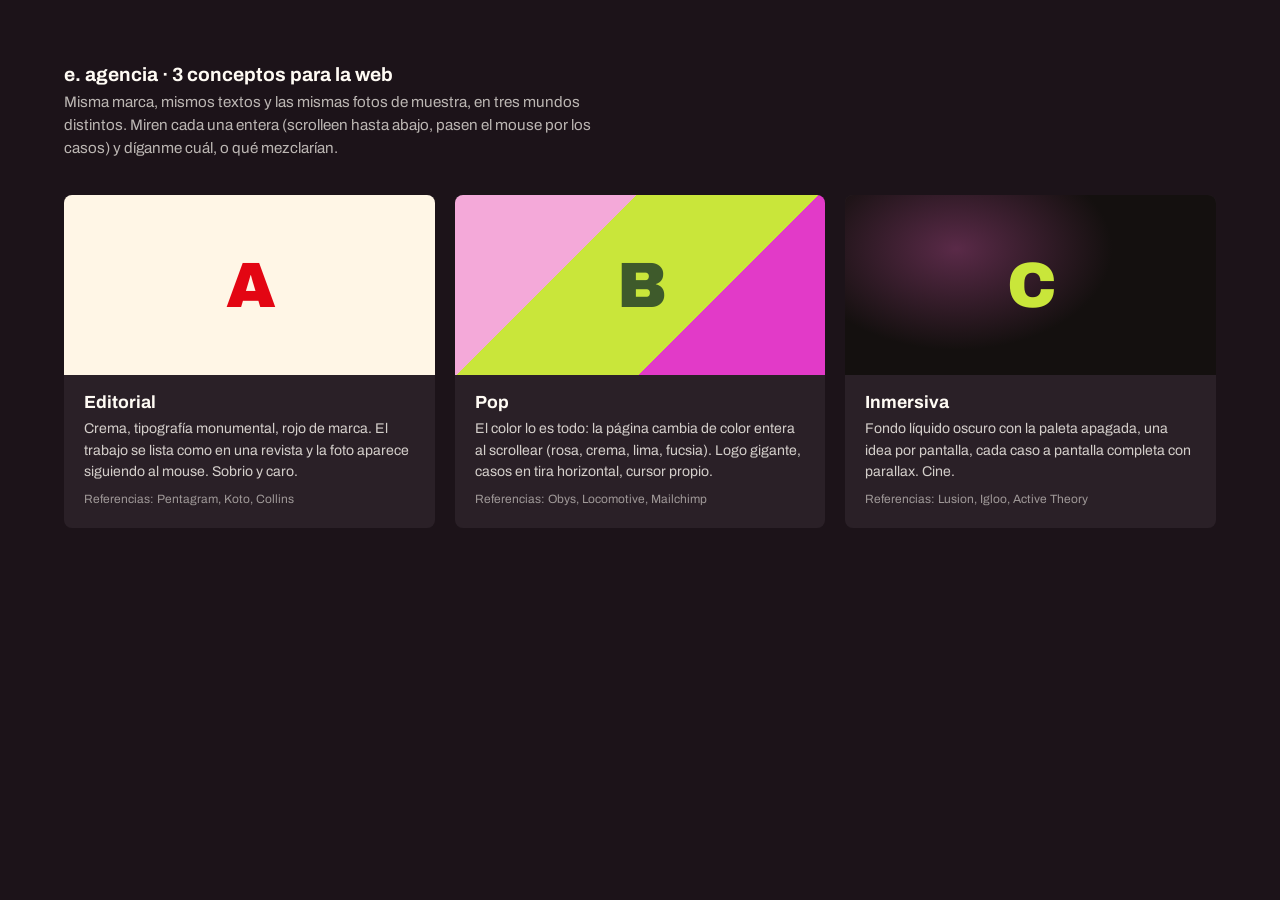
==== pruebas/index.html @ ab11f8a5 "Pruebas: 3 conceptos completos (A editorial, B pop, C inmersiva) + índice Co-Authored-By: Claude Opu" ====
<!doctype html>
<html lang="es">
<head>
<meta charset="utf-8">
<meta name="viewport" content="width=device-width, initial-scale=1">
<title>e. agencia · 3 conceptos</title>
<link href="https://fonts.googleapis.com/css2?family=Archivo:wght@400;700;900&display=swap" rel="stylesheet">
<style>
  :root { --tinta: oklch(20% 0.02 340); --hueso: oklch(99% 0.01 80); --ease: cubic-bezier(.22,1,.36,1); }
  * { box-sizing: border-box; }
  body { margin: 0; font-family: "Archivo", Arial, sans-serif; background: var(--tinta); color: var(--hueso); padding: clamp(24px, 5vw, 64px); }
  h1 { font-size: 1.2rem; font-weight: 700; margin: 0 0 6px; }
  .intro { opacity: .7; margin: 0 0 36px; max-width: 60ch; font-size: .95rem; line-height: 1.5; }
  .grid { display: grid; gap: 20px; grid-template-columns: repeat(auto-fit, minmax(280px, 1fr)); }
  a.op { display: block; color: inherit; text-decoration: none; border-radius: 8px; overflow: hidden; background: #2a2027; transition: transform .4s var(--ease); }
  a.op:hover { transform: translateY(-4px); }
  .sw { height: 180px; display: grid; place-items: center; font-size: 4rem; font-weight: 900; letter-spacing: -.05em; }
  .a .sw { background: #fff6e6; color: #e30613; }
  .b .sw { background: linear-gradient(135deg, #f4a9d9 0 33%, #c9e63a 33% 66%, #e23ac8 66%); color: #3e5a2b; }
  .c .sw { background: radial-gradient(60% 80% at 30% 30%, #5a2a48, #14100f 70%); color: #c9e63a; }
  .tx { padding: 18px 20px 22px; }
  .tx h2 { margin: 0 0 6px; font-size: 1.1rem; }
  .tx p { margin: 0; font-size: .88rem; line-height: 1.5; opacity: .8; }
  .tx small { display: block; margin-top: 10px; font-size: .75rem; opacity: .55; }
</style>
</head>
<body>
<h1>e. agencia · 3 conceptos para la web</h1>
<p class="intro">Misma marca, mismos textos y las mismas fotos de muestra, en tres mundos distintos. Miren cada una entera (scrolleen hasta abajo, pasen el mouse por los casos) y díganme cuál, o qué mezclarían.</p>
<div class="grid">
  <a class="op a" href="a.html"><div class="sw">A</div><div class="tx"><h2>Editorial</h2><p>Crema, tipografía monumental, rojo de marca. El trabajo se lista como en una revista y la foto aparece siguiendo al mouse. Sobrio y caro.</p><small>Referencias: Pentagram, Koto, Collins</small></div></a>
  <a class="op b" href="b.html"><div class="sw">B</div><div class="tx"><h2>Pop</h2><p>El color lo es todo: la página cambia de color entera al scrollear (rosa, crema, lima, fucsia). Logo gigante, casos en tira horizontal, cursor propio.</p><small>Referencias: Obys, Locomotive, Mailchimp</small></div></a>
  <a class="op c" href="c.html"><div class="sw">C</div><div class="tx"><h2>Inmersiva</h2><p>Fondo líquido oscuro con la paleta apagada, una idea por pantalla, cada caso a pantalla completa con parallax. Cine.</p><small>Referencias: Lusion, Igloo, Active Theory</small></div></a>
</div>
</body>
</html>
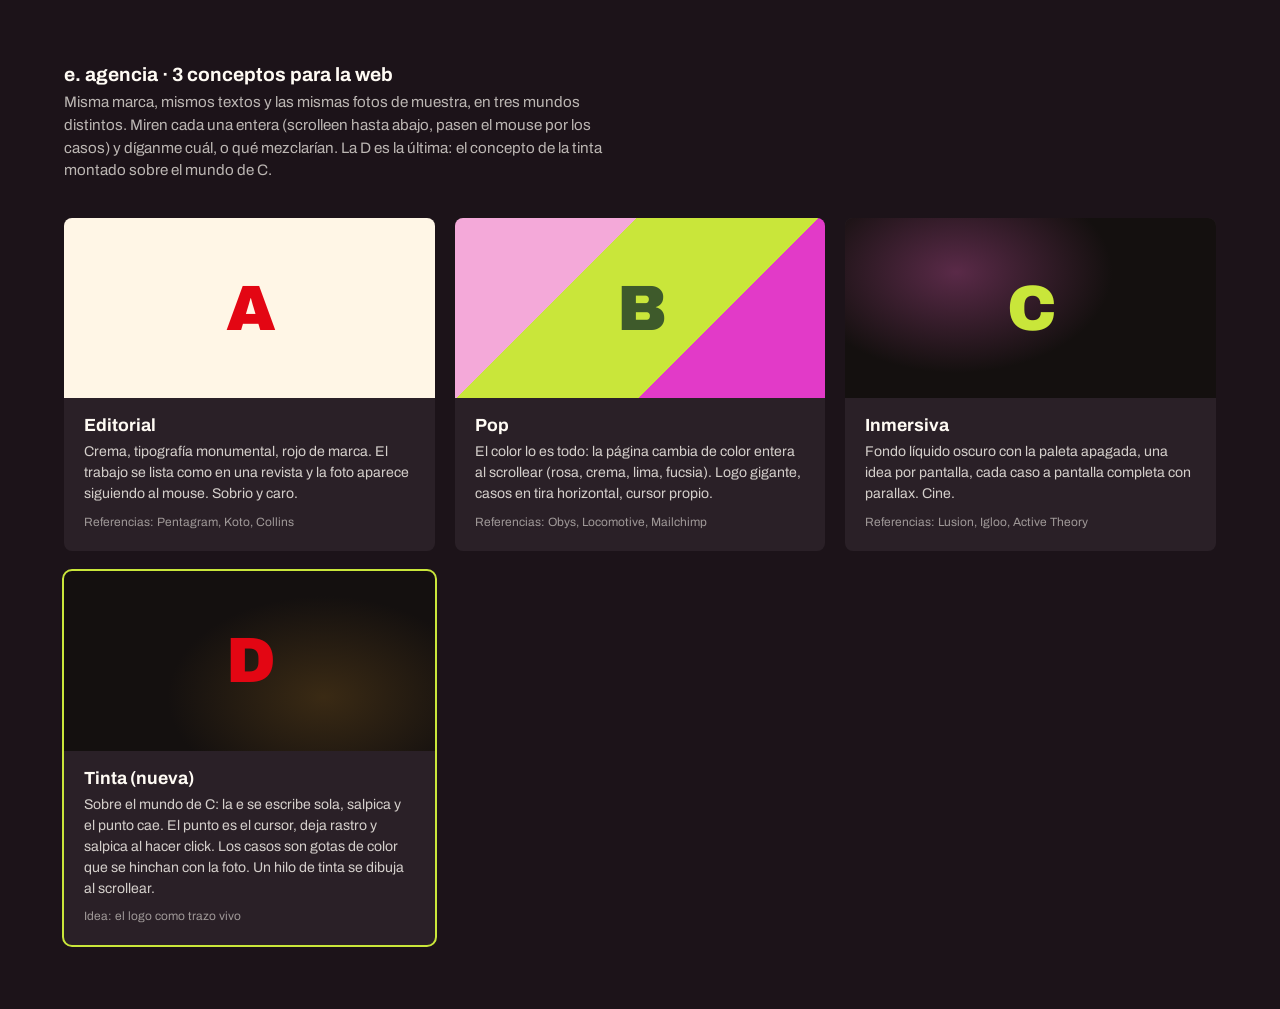
==== commit f6e3189f: "Prueba D: el logo como trazo de tinta (se escribe, salpica, punto-cursor, casos como gotas) sobre el" ====
--- a/pruebas/index.html
+++ b/pruebas/index.html
@@ -18,6 +18,8 @@
   .a .sw { background: #fff6e6; color: #e30613; }
   .b .sw { background: linear-gradient(135deg, #f4a9d9 0 33%, #c9e63a 33% 66%, #e23ac8 66%); color: #3e5a2b; }
   .c .sw { background: radial-gradient(60% 80% at 30% 30%, #5a2a48, #14100f 70%); color: #c9e63a; }
+  .d .sw { background: radial-gradient(60% 80% at 70% 70%, #3a2a14, #14100f 70%); color: #e30613; }
+  .d { outline: 2px solid #c9e63a; }
   .tx { padding: 18px 20px 22px; }
   .tx h2 { margin: 0 0 6px; font-size: 1.1rem; }
   .tx p { margin: 0; font-size: .88rem; line-height: 1.5; opacity: .8; }
@@ -26,11 +28,12 @@
 </head>
 <body>
 <h1>e. agencia · 3 conceptos para la web</h1>
-<p class="intro">Misma marca, mismos textos y las mismas fotos de muestra, en tres mundos distintos. Miren cada una entera (scrolleen hasta abajo, pasen el mouse por los casos) y díganme cuál, o qué mezclarían.</p>
+<p class="intro">Misma marca, mismos textos y las mismas fotos de muestra, en tres mundos distintos. Miren cada una entera (scrolleen hasta abajo, pasen el mouse por los casos) y díganme cuál, o qué mezclarían. La D es la última: el concepto de la tinta montado sobre el mundo de C.</p>
 <div class="grid">
   <a class="op a" href="a.html"><div class="sw">A</div><div class="tx"><h2>Editorial</h2><p>Crema, tipografía monumental, rojo de marca. El trabajo se lista como en una revista y la foto aparece siguiendo al mouse. Sobrio y caro.</p><small>Referencias: Pentagram, Koto, Collins</small></div></a>
   <a class="op b" href="b.html"><div class="sw">B</div><div class="tx"><h2>Pop</h2><p>El color lo es todo: la página cambia de color entera al scrollear (rosa, crema, lima, fucsia). Logo gigante, casos en tira horizontal, cursor propio.</p><small>Referencias: Obys, Locomotive, Mailchimp</small></div></a>
   <a class="op c" href="c.html"><div class="sw">C</div><div class="tx"><h2>Inmersiva</h2><p>Fondo líquido oscuro con la paleta apagada, una idea por pantalla, cada caso a pantalla completa con parallax. Cine.</p><small>Referencias: Lusion, Igloo, Active Theory</small></div></a>
+  <a class="op d" href="d.html"><div class="sw">D</div><div class="tx"><h2>Tinta (nueva)</h2><p>Sobre el mundo de C: la e se escribe sola, salpica y el punto cae. El punto es el cursor, deja rastro y salpica al hacer click. Los casos son gotas de color que se hinchan con la foto. Un hilo de tinta se dibuja al scrollear.</p><small>Idea: el logo como trazo vivo</small></div></a>
 </div>
 </body>
 </html>
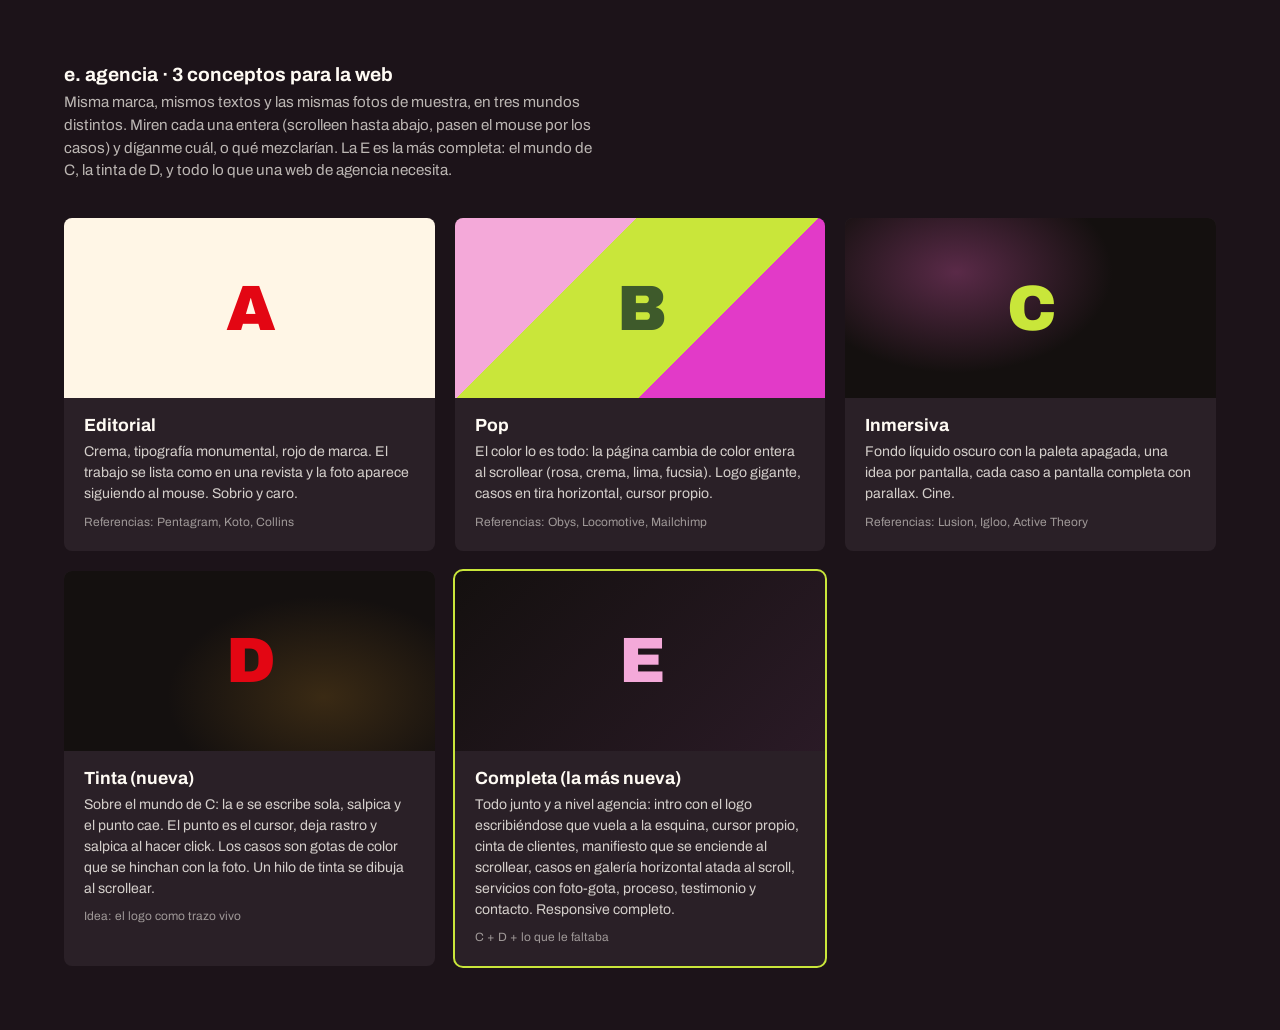
==== commit 664bf9c6: "Prueba E: sitio completo de agencia (intro logo→nav, clientes, casos horizontal, servicios, proceso," ====
--- a/pruebas/index.html
+++ b/pruebas/index.html
@@ -19,7 +19,8 @@
   .b .sw { background: linear-gradient(135deg, #f4a9d9 0 33%, #c9e63a 33% 66%, #e23ac8 66%); color: #3e5a2b; }
   .c .sw { background: radial-gradient(60% 80% at 30% 30%, #5a2a48, #14100f 70%); color: #c9e63a; }
   .d .sw { background: radial-gradient(60% 80% at 70% 70%, #3a2a14, #14100f 70%); color: #e30613; }
-  .d { outline: 2px solid #c9e63a; }
+  .e .sw { background: linear-gradient(135deg, #14100f, #2a1a26); color: #f4a9d9; }
+  .e { outline: 2px solid #c9e63a; }
   .tx { padding: 18px 20px 22px; }
   .tx h2 { margin: 0 0 6px; font-size: 1.1rem; }
   .tx p { margin: 0; font-size: .88rem; line-height: 1.5; opacity: .8; }
@@ -28,12 +29,13 @@
 </head>
 <body>
 <h1>e. agencia · 3 conceptos para la web</h1>
-<p class="intro">Misma marca, mismos textos y las mismas fotos de muestra, en tres mundos distintos. Miren cada una entera (scrolleen hasta abajo, pasen el mouse por los casos) y díganme cuál, o qué mezclarían. La D es la última: el concepto de la tinta montado sobre el mundo de C.</p>
+<p class="intro">Misma marca, mismos textos y las mismas fotos de muestra, en tres mundos distintos. Miren cada una entera (scrolleen hasta abajo, pasen el mouse por los casos) y díganme cuál, o qué mezclarían. La E es la más completa: el mundo de C, la tinta de D, y todo lo que una web de agencia necesita.</p>
 <div class="grid">
   <a class="op a" href="a.html"><div class="sw">A</div><div class="tx"><h2>Editorial</h2><p>Crema, tipografía monumental, rojo de marca. El trabajo se lista como en una revista y la foto aparece siguiendo al mouse. Sobrio y caro.</p><small>Referencias: Pentagram, Koto, Collins</small></div></a>
   <a class="op b" href="b.html"><div class="sw">B</div><div class="tx"><h2>Pop</h2><p>El color lo es todo: la página cambia de color entera al scrollear (rosa, crema, lima, fucsia). Logo gigante, casos en tira horizontal, cursor propio.</p><small>Referencias: Obys, Locomotive, Mailchimp</small></div></a>
   <a class="op c" href="c.html"><div class="sw">C</div><div class="tx"><h2>Inmersiva</h2><p>Fondo líquido oscuro con la paleta apagada, una idea por pantalla, cada caso a pantalla completa con parallax. Cine.</p><small>Referencias: Lusion, Igloo, Active Theory</small></div></a>
   <a class="op d" href="d.html"><div class="sw">D</div><div class="tx"><h2>Tinta (nueva)</h2><p>Sobre el mundo de C: la e se escribe sola, salpica y el punto cae. El punto es el cursor, deja rastro y salpica al hacer click. Los casos son gotas de color que se hinchan con la foto. Un hilo de tinta se dibuja al scrollear.</p><small>Idea: el logo como trazo vivo</small></div></a>
+  <a class="op e" href="e.html"><div class="sw">E</div><div class="tx"><h2>Completa (la más nueva)</h2><p>Todo junto y a nivel agencia: intro con el logo escribiéndose que vuela a la esquina, cursor propio, cinta de clientes, manifiesto que se enciende al scrollear, casos en galería horizontal atada al scroll, servicios con foto-gota, proceso, testimonio y contacto. Responsive completo.</p><small>C + D + lo que le faltaba</small></div></a>
 </div>
 </body>
 </html>
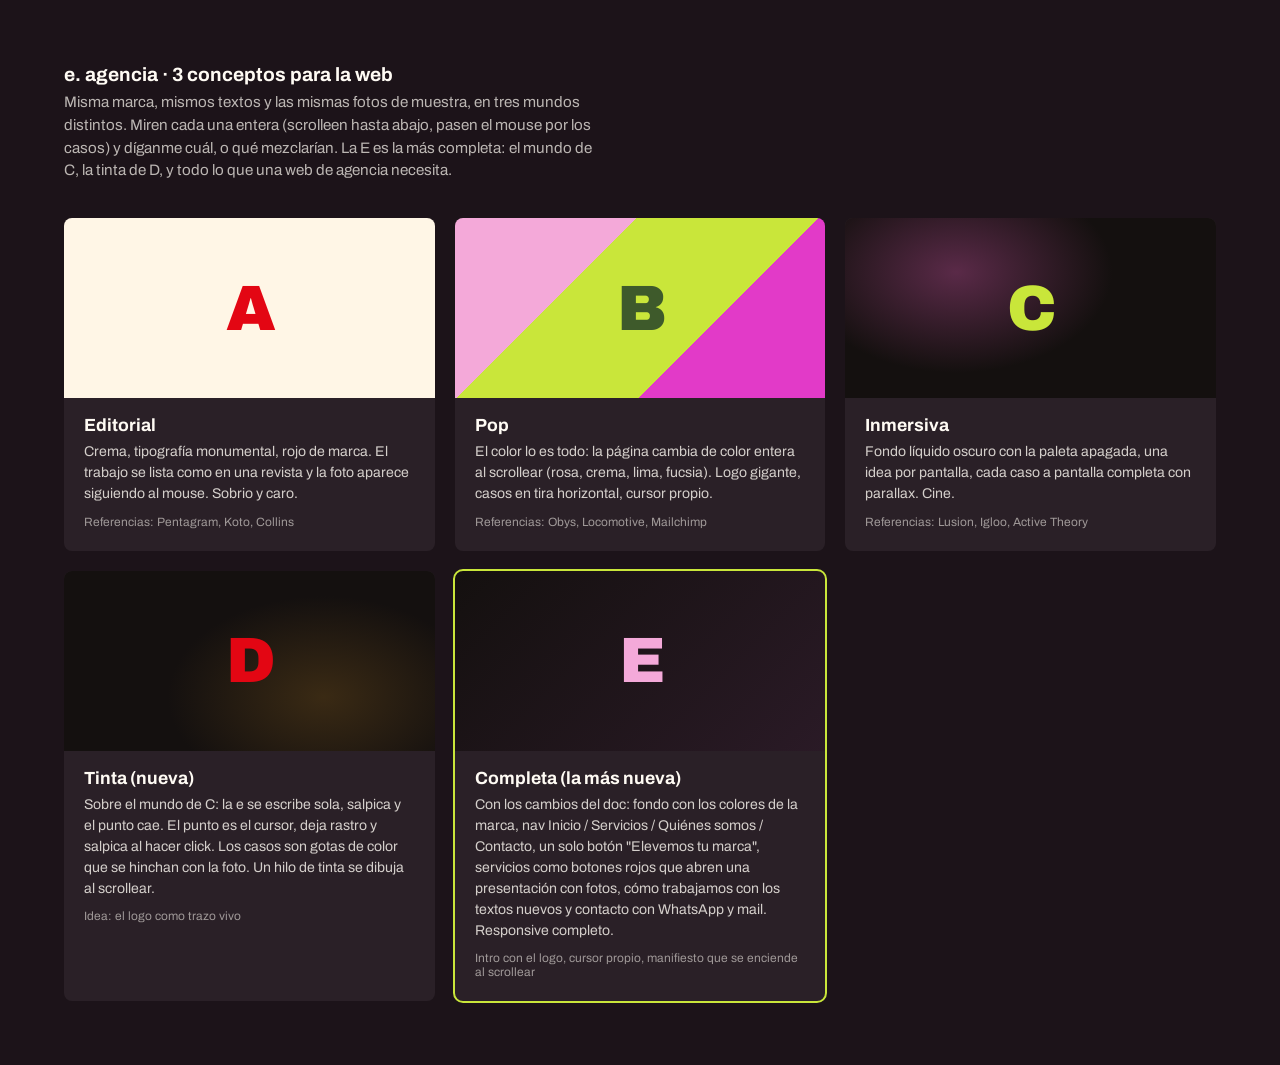
==== commit 624e072b: "E: cambios del doc (fondo con colores de marca, nav nueva, un solo CTA, servicios como botones con p" ====
--- a/pruebas/index.html
+++ b/pruebas/index.html
@@ -35,7 +35,7 @@
   <a class="op b" href="b.html"><div class="sw">B</div><div class="tx"><h2>Pop</h2><p>El color lo es todo: la página cambia de color entera al scrollear (rosa, crema, lima, fucsia). Logo gigante, casos en tira horizontal, cursor propio.</p><small>Referencias: Obys, Locomotive, Mailchimp</small></div></a>
   <a class="op c" href="c.html"><div class="sw">C</div><div class="tx"><h2>Inmersiva</h2><p>Fondo líquido oscuro con la paleta apagada, una idea por pantalla, cada caso a pantalla completa con parallax. Cine.</p><small>Referencias: Lusion, Igloo, Active Theory</small></div></a>
   <a class="op d" href="d.html"><div class="sw">D</div><div class="tx"><h2>Tinta (nueva)</h2><p>Sobre el mundo de C: la e se escribe sola, salpica y el punto cae. El punto es el cursor, deja rastro y salpica al hacer click. Los casos son gotas de color que se hinchan con la foto. Un hilo de tinta se dibuja al scrollear.</p><small>Idea: el logo como trazo vivo</small></div></a>
-  <a class="op e" href="e.html"><div class="sw">E</div><div class="tx"><h2>Completa (la más nueva)</h2><p>Todo junto y a nivel agencia: intro con el logo escribiéndose que vuela a la esquina, cursor propio, cinta de clientes, manifiesto que se enciende al scrollear, casos en galería horizontal atada al scroll, servicios con foto-gota, proceso, testimonio y contacto. Responsive completo.</p><small>C + D + lo que le faltaba</small></div></a>
+  <a class="op e" href="e.html"><div class="sw">E</div><div class="tx"><h2>Completa (la más nueva)</h2><p>Con los cambios del doc: fondo con los colores de la marca, nav Inicio / Servicios / Quiénes somos / Contacto, un solo botón "Elevemos tu marca", servicios como botones rojos que abren una presentación con fotos, cómo trabajamos con los textos nuevos y contacto con WhatsApp y mail. Responsive completo.</p><small>Intro con el logo, cursor propio, manifiesto que se enciende al scrollear</small></div></a>
 </div>
 </body>
 </html>
